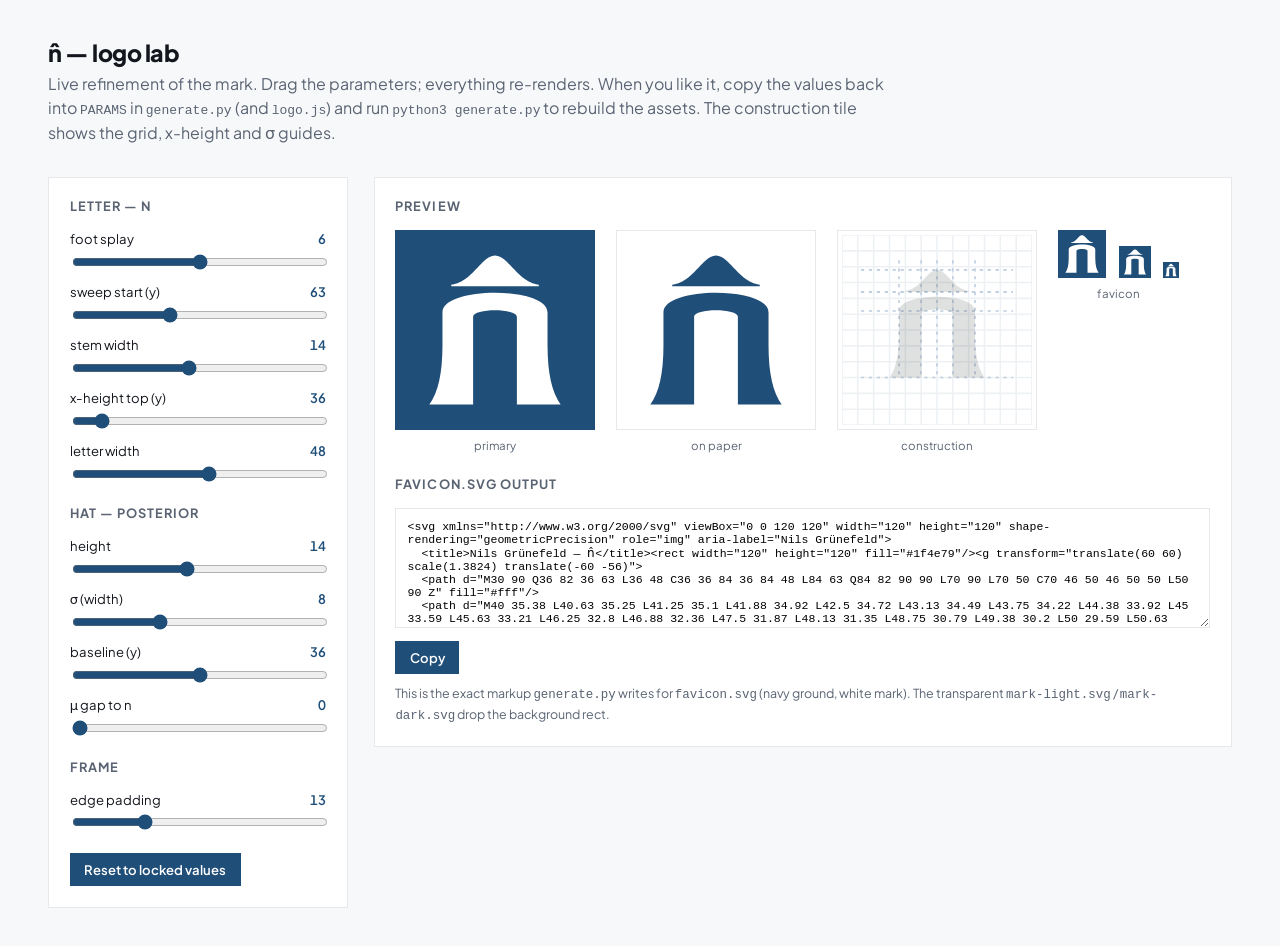
==== logo/lab.html @ 0df0107d "Add the n̂ logo; use it for the favicon and nav mark A custom lowercase n with flared feet wearing a" ====
<!DOCTYPE html>
<html lang="en">
<head>
<meta charset="UTF-8">
<meta name="viewport" content="width=device-width, initial-scale=1.0">
<title>n̂ — logo lab</title>
<link href="https://fonts.googleapis.com/css2?family=Plus+Jakarta+Sans:wght@500;600;700;800&display=swap" rel="stylesheet">
<style>
  :root{ --navy:#1f4e79; --ink:#13171d; --soft:#5a6473; --line:#e6e8ec; --paper:#f7f8fa; --grid:#eef1f4; --guideA:#7ea3cc; }
  *{ box-sizing:border-box; }
  body{ margin:0; padding:2.4rem clamp(1rem,4vw,3rem); background:var(--paper);
        font-family:"Plus Jakarta Sans",system-ui,sans-serif; color:var(--ink); }
  h1{ font-weight:800; font-size:1.45rem; margin:0 0 .3rem; letter-spacing:-.02em; }
  .sub{ color:var(--soft); margin:0 0 2rem; max-width:70ch; line-height:1.5; }
  .wrap{ display:grid; grid-template-columns:300px 1fr; gap:1.6rem; align-items:start; }
  @media (max-width:760px){ .wrap{ grid-template-columns:1fr; } }
  .panel{ background:#fff; border:1px solid var(--line); padding:1.3rem; }
  .panel h2{ font-size:.8rem; text-transform:uppercase; letter-spacing:.08em; color:var(--soft); margin:0 0 1rem; }
  .ctrl{ display:grid; grid-template-columns:1fr auto; gap:.3rem .6rem; align-items:center; margin-bottom:.7rem; }
  .ctrl label{ font-size:.82rem; }
  .ctrl output{ font-variant-numeric:tabular-nums; color:var(--navy); font-weight:600; font-size:.82rem; }
  .ctrl input[type=range]{ grid-column:1 / -1; width:100%; accent-color:var(--navy); }
  .stage{ display:flex; flex-wrap:wrap; gap:1.3rem; align-items:flex-start; }
  .tile{ display:flex; flex-direction:column; gap:.5rem; align-items:center; }
  .tile small{ color:var(--soft); font-size:.72rem; }
  .p{ display:grid; place-items:center; width:200px; height:200px; }
  .p.navy{ background:var(--navy); } .p.white{ background:#fff; border:1px solid var(--line); }
  .chips{ display:flex; gap:.8rem; align-items:flex-end; }
  .chips .b{ display:grid; place-items:center; background:var(--navy); }
  .row{ display:flex; gap:1.3rem; flex-wrap:wrap; margin-top:1.4rem; }
  textarea{ width:100%; height:120px; font-family:ui-monospace,Menlo,monospace; font-size:.72rem;
            border:1px solid var(--line); padding:.7rem; resize:vertical; }
  .btn{ display:inline-block; margin-top:.6rem; padding:.5rem .9rem; background:var(--navy); color:#fff;
        border:none; font:inherit; font-weight:600; font-size:.82rem; cursor:pointer; }
  .note{ color:var(--soft); font-size:.78rem; margin:.6rem 0 0; line-height:1.5; }
  svg{ display:block; }
</style>
</head>
<body>
  <h1>n̂ — logo lab</h1>
  <p class="sub">Live refinement of the mark. Drag the parameters; everything re-renders. When you like it,
     copy the values back into <code>PARAMS</code> in <code>generate.py</code> (and <code>logo.js</code>)
     and run <code>python3 generate.py</code> to rebuild the assets. The construction tile shows the grid,
     x-height and σ guides.</p>

  <div class="wrap">
    <div class="panel">
      <h2>Letter — n</h2>
      <div class="ctrl"><label for="fl">foot splay</label><output id="fl_v"></output><input type="range" id="fl" min="0" max="12" step="0.5"></div>
      <div class="ctrl"><label for="foot">sweep start (y)</label><output id="foot_v"></output><input type="range" id="foot" min="48" max="88" step="1"></div>
      <div class="ctrl"><label for="sw">stem width</label><output id="sw_v"></output><input type="range" id="sw" min="9" max="20" step="0.5"></div>
      <div class="ctrl"><label for="xh">x-height top (y)</label><output id="xh_v"></output><input type="range" id="xh" min="34" max="56" step="1"></div>
      <div class="ctrl"><label for="wd">letter width</label><output id="wd_v"></output><input type="range" id="wd" min="34" max="60" step="1"></div>
      <h2 style="margin-top:1.3rem">Hat — posterior</h2>
      <div class="ctrl"><label for="hh">height</label><output id="hh_v"></output><input type="range" id="hh" min="6" max="24" step="1"></div>
      <div class="ctrl"><label for="hsig">σ (width)</label><output id="hsig_v"></output><input type="range" id="hsig" min="5" max="14" step="0.5"></div>
      <div class="ctrl"><label for="hbase">baseline (y)</label><output id="hbase_v"></output><input type="range" id="hbase" min="28" max="44" step="1"></div>
      <div class="ctrl"><label for="hgap">μ gap to n</label><output id="hgap_v"></output><input type="range" id="hgap" min="2" max="10" step="0.5"></div>
      <h2 style="margin-top:1.3rem">Frame</h2>
      <div class="ctrl"><label for="pad">edge padding</label><output id="pad_v"></output><input type="range" id="pad" min="6" max="32" step="1"></div>
      <button class="btn" id="reset">Reset to locked values</button>
    </div>

    <div class="panel">
      <h2>Preview</h2>
      <div class="stage">
        <div class="tile"><div class="p navy" id="big"></div><small>primary</small></div>
        <div class="tile"><div class="p white" id="bigw"></div><small>on paper</small></div>
        <div class="tile"><div class="p white" id="con"></div><small>construction</small></div>
        <div class="tile"><div class="chips">
          <div class="b" id="c48" style="width:48px;height:48px"></div>
          <div class="b" id="c32" style="width:32px;height:32px"></div>
          <div class="b" id="c16" style="width:16px;height:16px"></div>
        </div><small>favicon</small></div>
      </div>
      <div class="row" style="display:block">
        <h2>favicon.svg output</h2>
        <textarea id="out" readonly></textarea>
        <button class="btn" id="copy">Copy</button>
        <p class="note">This is the exact markup <code>generate.py</code> writes for <code>favicon.svg</code>
           (navy ground, white mark). The transparent <code>mark-light.svg</code> / <code>mark-dark.svg</code>
           drop the background rect.</p>
      </div>
    </div>
  </div>

<script src="logo.js"></script>
<script>
const LOCK = JSON.parse(JSON.stringify(Logo.PARAMS));
// derive editable params -> a full PARAMS object the generator understands
function build(ui){
  const sw = ui.sw, lO = 60 - ui.wd/2, rO = 60 + ui.wd/2;
  const n = { B:90, sO: ui.xh+12, sI: ui.xh+14, lO, lI: lO+sw, rI: rO-sw, rO,
              aO: ui.xh, aI: ui.xh+10, kc:8, fl: ui.fl, foot: ui.foot };
  const hat = { cx:60, sig: ui.hsig, base: ui.hbase, h: ui.hh, span:2.5, samples:64 };
  return { grid:120, pad: ui.pad, n, hat, color: LOCK.color };
}
const UI = {
  fl: LOCK.n.fl, foot: LOCK.n.foot, sw: LOCK.n.lI - LOCK.n.lO,
  xh: LOCK.n.aO, wd: LOCK.n.rO - LOCK.n.lO,
  hh: LOCK.hat.h, hsig: LOCK.hat.sig, hbase: LOCK.hat.base, hgap: LOCK.hat.base - LOCK.n.aO - 0,
  pad: LOCK.pad,
};
const ids = ["fl","foot","sw","xh","wd","hh","hsig","hbase","hgap","pad"];

function gridSVG(P){
  let s=`<svg viewBox="0 0 120 120" width="190" height="190" xmlns="http://www.w3.org/2000/svg" shape-rendering="geometricPrecision"><rect width="120" height="120" fill="#fff"/>`;
  for(let i=0;i<=120;i+=10) s+=`<line x1="${i}" y1="0" x2="${i}" y2="120" stroke="#eef1f4"/><line x1="0" y1="${i}" x2="120" y2="${i}" stroke="#eef1f4"/>`;
  for(const y of [P.n.B,P.n.sO,P.n.aO,P.hat.base,P.hat.base-P.hat.h]) s+=`<line x1="12" y1="${y}" x2="108" y2="${y}" stroke="#bcccde" stroke-dasharray="2 3"/>`;
  for(const x of [P.n.lO,P.n.lI,P.n.rI,P.n.rO,60]) s+=`<line x1="${x}" y1="16" x2="${x}" y2="${P.n.B}" stroke="#bcccde" stroke-dasharray="2 3"/>`;
  const raw=Object.assign({},P,{pad:null});   // construction guides are in raw coords → draw mark unfitted
  s+=Logo.svg({params:raw,fg:"#13171d22",size:120}).replace(/^<svg[^>]*>|<\/svg>$/g,"");
  return s+"</svg>";
}
function render(){
  const P = build(UI);
  document.getElementById("big").innerHTML  = Logo.svg({params:P, bg:P.color.navy, fg:"#fff", size:190});
  document.getElementById("bigw").innerHTML = Logo.svg({params:P, fg:P.color.navy, size:190});
  document.getElementById("con").innerHTML  = gridSVG(P);
  for(const s of [48,32,16]) document.getElementById("c"+s).innerHTML = Logo.svg({params:P, bg:P.color.navy, fg:"#fff", size:s});
  document.getElementById("out").value = Logo.svg({params:P, bg:P.color.navy, fg:"#fff", size:120}).replace("><title","" + ">\n  <title").replace(/><path/g,">\n  <path").replace(/><\/svg>/,">\n</svg>");
  for(const k of ids){ const o=document.getElementById(k+"_v"); if(o) o.textContent = UI[k]; }
}
function syncInputs(){ for(const k of ids){ const el=document.getElementById(k); if(el){ el.value=UI[k]; } } }
for(const k of ids){
  const el=document.getElementById(k);
  el.addEventListener("input",()=>{ UI[k]=+el.value; if(k==="hgap"){ UI.hbase = UI.xh + UI.hgap; } render(); syncInputs(); });
}
document.getElementById("reset").addEventListener("click",()=>{
  Object.assign(UI,{ fl:LOCK.n.fl, foot:LOCK.n.foot, sw:LOCK.n.lI-LOCK.n.lO, xh:LOCK.n.aO,
    wd:LOCK.n.rO-LOCK.n.lO, hh:LOCK.hat.h, hsig:LOCK.hat.sig, hbase:LOCK.hat.base, hgap:LOCK.hat.base-LOCK.n.aO, pad:LOCK.pad });
  syncInputs(); render();
});
document.getElementById("copy").addEventListener("click",()=>navigator.clipboard.writeText(document.getElementById("out").value));
syncInputs(); render();
</script>
</body>
</html>
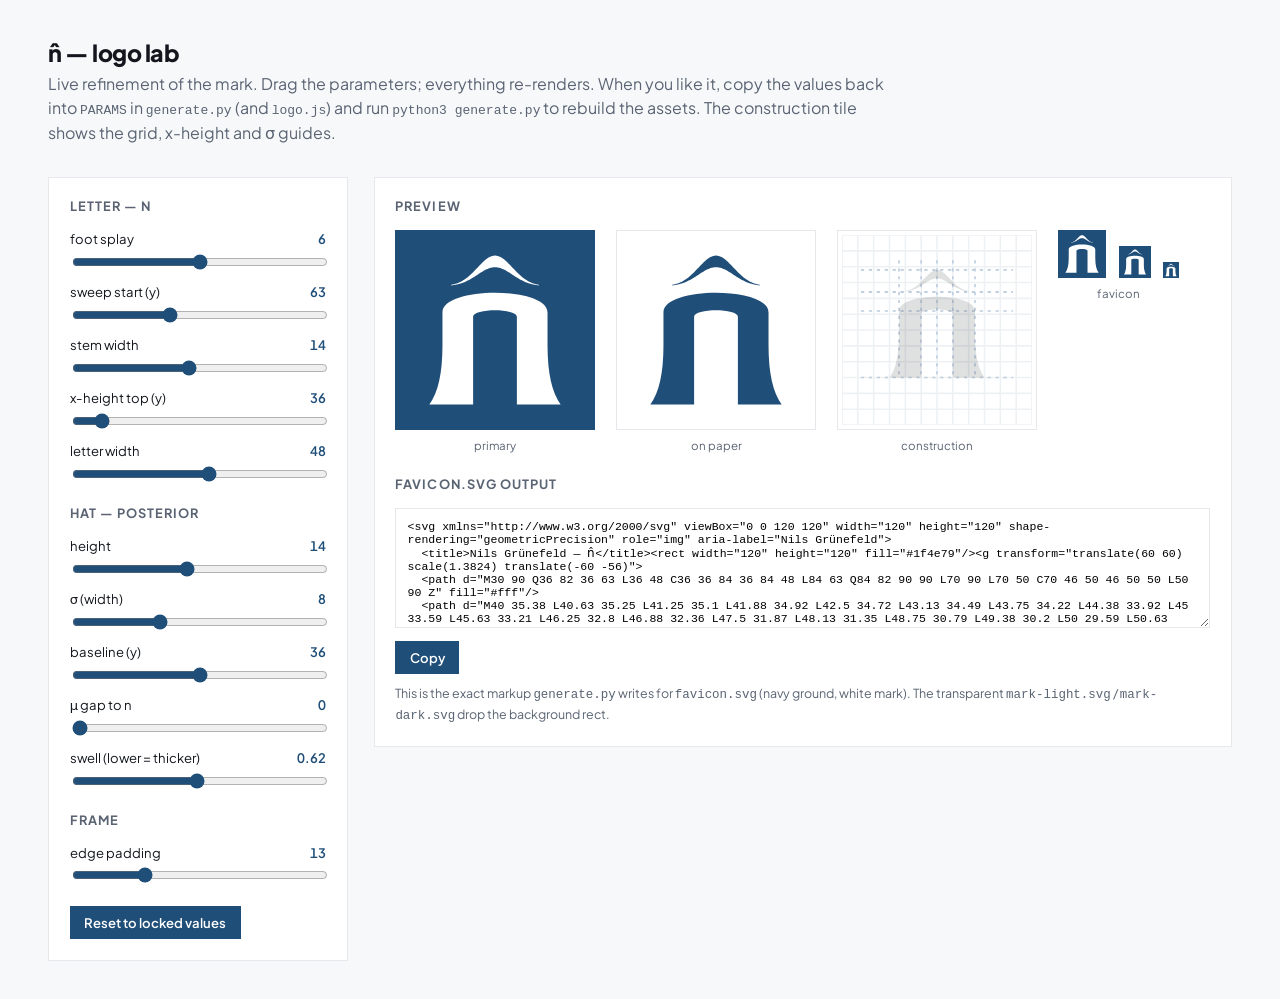
==== commit 85ccddc8: "Refine the logo hat to a tapered Gaussian outline Replaces the solid posterior hat with a tapered ou" ====
--- a/logo/lab.html
+++ b/logo/lab.html
@@ -56,6 +56,7 @@
       <div class="ctrl"><label for="hsig">σ (width)</label><output id="hsig_v"></output><input type="range" id="hsig" min="5" max="14" step="0.5"></div>
       <div class="ctrl"><label for="hbase">baseline (y)</label><output id="hbase_v"></output><input type="range" id="hbase" min="28" max="44" step="1"></div>
       <div class="ctrl"><label for="hgap">μ gap to n</label><output id="hgap_v"></output><input type="range" id="hgap" min="2" max="10" step="0.5"></div>
+      <div class="ctrl"><label for="taper">swell (lower = thicker)</label><output id="taper_v"></output><input type="range" id="taper" min="0.4" max="0.85" step="0.02"></div>
       <h2 style="margin-top:1.3rem">Frame</h2>
       <div class="ctrl"><label for="pad">edge padding</label><output id="pad_v"></output><input type="range" id="pad" min="6" max="32" step="1"></div>
       <button class="btn" id="reset">Reset to locked values</button>
@@ -92,16 +93,16 @@
   const sw = ui.sw, lO = 60 - ui.wd/2, rO = 60 + ui.wd/2;
   const n = { B:90, sO: ui.xh+12, sI: ui.xh+14, lO, lI: lO+sw, rI: rO-sw, rO,
               aO: ui.xh, aI: ui.xh+10, kc:8, fl: ui.fl, foot: ui.foot };
-  const hat = { cx:60, sig: ui.hsig, base: ui.hbase, h: ui.hh, span:2.5, samples:64 };
+  const hat = { cx:60, sig: ui.hsig, base: ui.hbase, h: ui.hh, span:2.5, samples:64, taper: ui.taper };
   return { grid:120, pad: ui.pad, n, hat, color: LOCK.color };
 }
 const UI = {
   fl: LOCK.n.fl, foot: LOCK.n.foot, sw: LOCK.n.lI - LOCK.n.lO,
   xh: LOCK.n.aO, wd: LOCK.n.rO - LOCK.n.lO,
   hh: LOCK.hat.h, hsig: LOCK.hat.sig, hbase: LOCK.hat.base, hgap: LOCK.hat.base - LOCK.n.aO - 0,
-  pad: LOCK.pad,
+  taper: LOCK.hat.taper, pad: LOCK.pad,
 };
-const ids = ["fl","foot","sw","xh","wd","hh","hsig","hbase","hgap","pad"];
+const ids = ["fl","foot","sw","xh","wd","hh","hsig","hbase","hgap","taper","pad"];
 
 function gridSVG(P){
   let s=`<svg viewBox="0 0 120 120" width="190" height="190" xmlns="http://www.w3.org/2000/svg" shape-rendering="geometricPrecision"><rect width="120" height="120" fill="#fff"/>`;
@@ -128,7 +129,7 @@
 }
 document.getElementById("reset").addEventListener("click",()=>{
   Object.assign(UI,{ fl:LOCK.n.fl, foot:LOCK.n.foot, sw:LOCK.n.lI-LOCK.n.lO, xh:LOCK.n.aO,
-    wd:LOCK.n.rO-LOCK.n.lO, hh:LOCK.hat.h, hsig:LOCK.hat.sig, hbase:LOCK.hat.base, hgap:LOCK.hat.base-LOCK.n.aO, pad:LOCK.pad });
+    wd:LOCK.n.rO-LOCK.n.lO, hh:LOCK.hat.h, hsig:LOCK.hat.sig, hbase:LOCK.hat.base, hgap:LOCK.hat.base-LOCK.n.aO, taper:LOCK.hat.taper, pad:LOCK.pad });
   syncInputs(); render();
 });
 document.getElementById("copy").addEventListener("click",()=>navigator.clipboard.writeText(document.getElementById("out").value));
